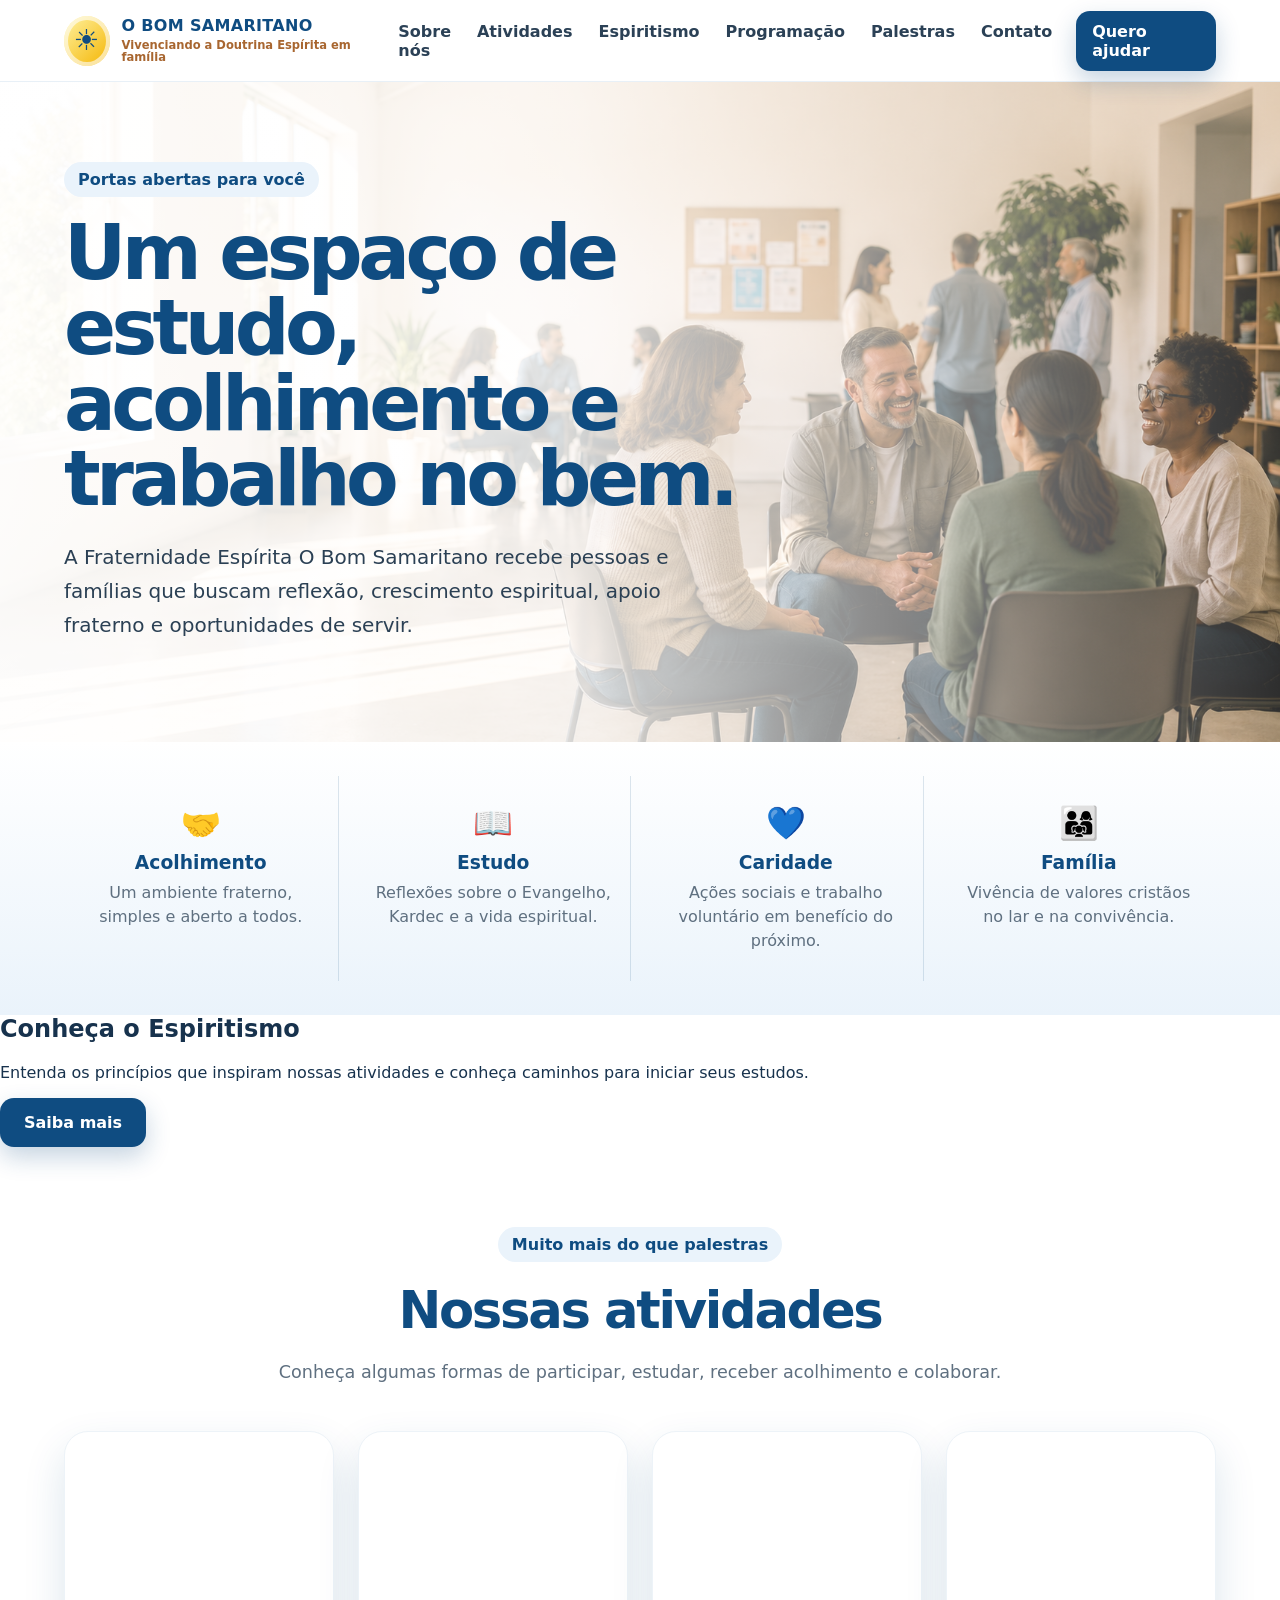
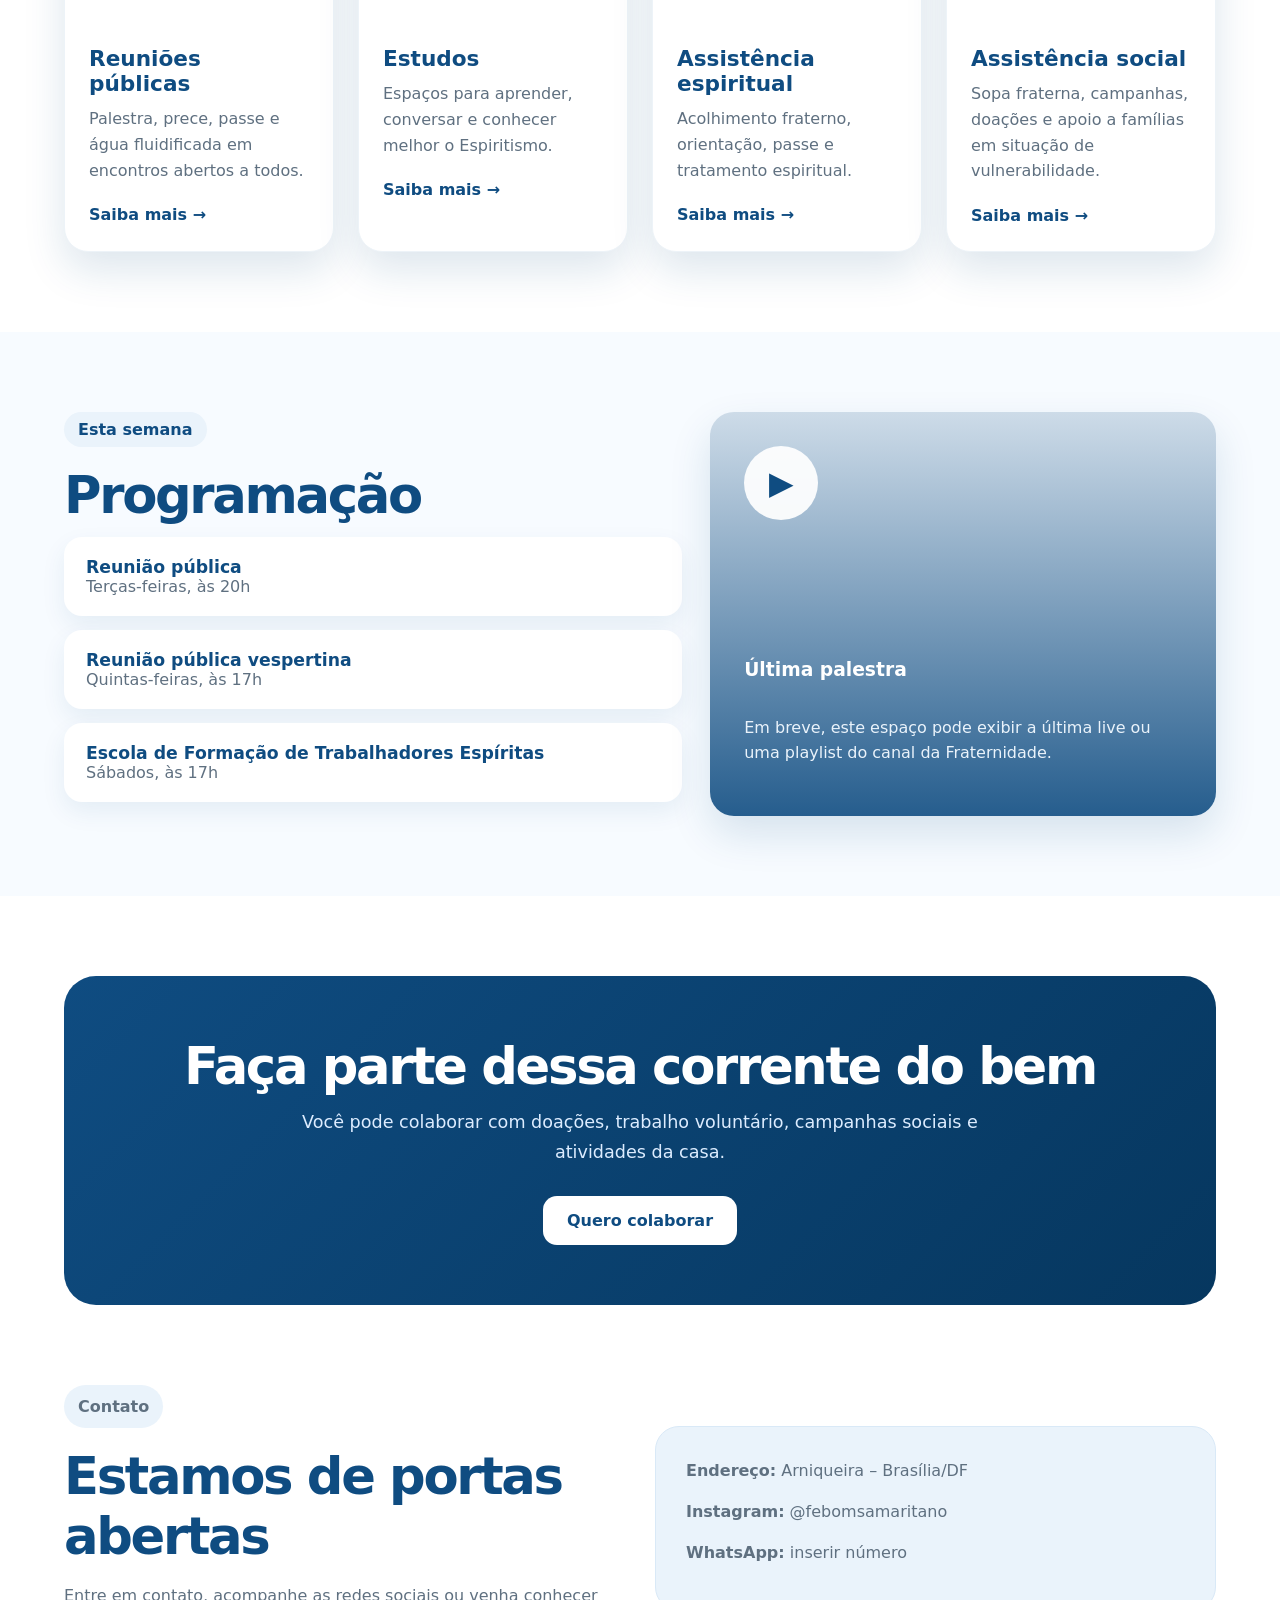
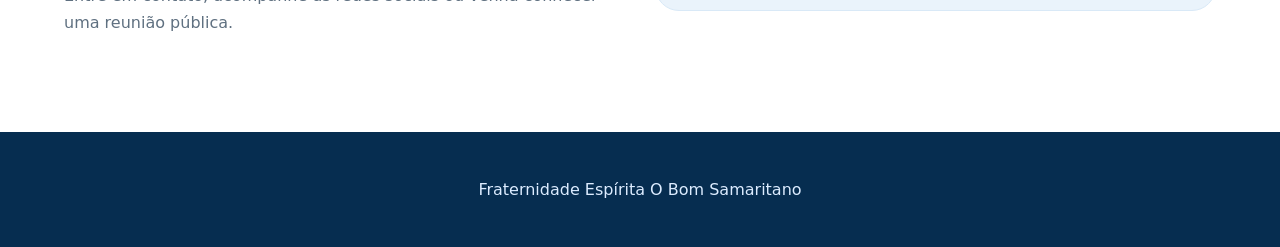
==== index.html @ 55fa8609 "Update index.html" ====
<!doctype html>
<html lang="pt-BR">
<head>
  <meta charset="utf-8">
  <meta name="viewport" content="width=device-width, initial-scale=1">
  <title>Fraternidade Espírita O Bom Samaritano</title>
  <link rel="stylesheet" href="style.css">
</head>
<body>
<header class="topbar">
  <a class="brand" href="#">
    <span class="brand-symbol">☀</span>
    <span>
      <strong>O Bom Samaritano</strong>
      <small>Vivenciando a Doutrina Espírita em família</small>
    </span>
  </a>

  <nav class="nav">
    <a href="sobre.html">Sobre nós</a>
    <a href="atividades.html">Atividades</a>
    <a href="espiritismo.html">Espiritismo</a>
    <a href="#programacao">Programação</a>
    <a href="#palestras">Palestras</a>
    <a href="#contato">Contato</a>
  </nav>

 <a class="btn small" href="colaborar.html">Quero ajudar</a>
</header>

  <style>

.spirit-home{
  background:#f8f6f1;
  padding:70px 5vw;
  text-align:center;

}

.spirit-home h2{
  color:#0b3b82;
  margin-bottom:16px;

}

.spirit-home p{
  max-width:700px;
  margin:0 auto 24px;
  color:#555;
  line-height:1.8;

}

</style>
  
<main>
  <section class="hero">
    <div class="hero-copy">
      <p class="tag">Portas abertas para você</p>
      <h1>Um espaço de estudo, acolhimento e trabalho no bem.</h1>
      <p>
        A Fraternidade Espírita O Bom Samaritano recebe pessoas e famílias que buscam
        reflexão, crescimento espiritual, apoio fraterno e oportunidades de servir.
      </p>
     
    </div>
  </section>

  <section class="values" id="sobre">
    <article><span>🤝</span><h3>Acolhimento</h3><p>Um ambiente fraterno, simples e aberto a todos.</p></article>
    <article><span>📖</span><h3>Estudo</h3><p>Reflexões sobre o Evangelho, Kardec e a vida espiritual.</p></article>
    <article><span>💙</span><h3>Caridade</h3><p>Ações sociais e trabalho voluntário em benefício do próximo.</p></article>
    <article><span>👨‍👩‍👧</span><h3>Família</h3><p>Vivência de valores cristãos no lar e na convivência.</p></article>
  </section>

<section class="highlight-section">
  <h2>Conheça o Espiritismo</h2>

  <p>
    Entenda os princípios que inspiram nossas atividades e conheça caminhos para iniciar seus estudos.
  </p>

  <a class="btn" href="espiritismo.html">
    Saiba mais
  </a>
</section>
  
  <section class="section" id="atividades">
    <div class="section-heading">
      <p class="tag">Muito mais do que palestras</p>
      <h2>Nossas atividades</h2>
      <p>Conheça algumas formas de participar, estudar, receber acolhimento e colaborar.</p>
    </div>

    <div class="cards">
      <article class="card">
        <div class="photo photo-1"></div>
        <h3>Reuniões públicas</h3>
        <p>Palestra, prece, passe e água fluidificada em encontros abertos a todos.</p>
        <a href="#">Saiba mais →</a>
      </article>

      <article class="card">
        <div class="photo photo-2"></div>
        <h3>Estudos</h3>
        <p>Espaços para aprender, conversar e conhecer melhor o Espiritismo.</p>
        <a href="#">Saiba mais →</a>
      </article>

      <article class="card">
        <div class="photo photo-3"></div>
        <h3>Assistência espiritual</h3>
        <p>Acolhimento fraterno, orientação, passe e tratamento espiritual.</p>
        <a href="#">Saiba mais →</a>
      </article>

      <article class="card">
        <div class="photo photo-4"></div>
        <h3>Assistência social</h3>
        <p>Sopa fraterna, campanhas, doações e apoio a famílias em situação de vulnerabilidade.</p>
        <a href="#">Saiba mais →</a>
      </article>
    </div>
  </section>

  <section class="section split" id="programacao">
    <div>
      <p class="tag">Esta semana</p>
      <h2>Programação</h2>
      <div class="event">
        <strong>Reunião pública</strong>
        <span>Terças-feiras, às 20h</span>
      </div>
      <div class="event">
        <strong>Reunião pública vespertina</strong>
        <span>Quintas-feiras, às 17h</span>
      </div>
      <div class="event">
        <strong>Escola de Formação de Trabalhadores Espíritas</strong>
        <span>Sábados, às 17h</span>
      </div>
    </div>

    <div class="video" id="palestras">
      <div class="play">▶</div>
      <h3>Última palestra</h3>
      <p>Em breve, este espaço pode exibir a última live ou uma playlist do canal da Fraternidade.</p>
    </div>
  </section>

  <section class="cta" id="ajudar">
    <h2>Faça parte dessa corrente do bem</h2>
    <p>Você pode colaborar com doações, trabalho voluntário, campanhas sociais e atividades da casa.</p>
    <a class="btn light" href="#contato">Quero colaborar</a>
  </section>

  <section class="section contact" id="contato">
    <div>
      <p class="tag">Contato</p>
      <h2>Estamos de portas abertas</h2>
      <p>Entre em contato, acompanhe as redes sociais ou venha conhecer uma reunião pública.</p>
    </div>
    <div class="contact-box">
      <p><strong>Endereço:</strong> Arniqueira – Brasília/DF</p>
      <p><strong>Instagram:</strong> @febomsamaritano</p>
      <p><strong>WhatsApp:</strong> inserir número</p>
    </div>
  </section>
</main>

<footer>
  <p>Fraternidade Espírita O Bom Samaritano</p>
</footer>
</body>
</html>
---- style.css ----
:root{
  --blue:#0f4c81;
  --blue2:#1668a8;
  --light:#eaf3fb;
  --soft:#f7fbff;
  --gold:#f4b400;
  --text:#17324d;
  --muted:#5f7080;
  --white:#fff;
  --radius:24px;
  --shadow:0 18px 42px rgba(15,76,129,.14);
}

*{box-sizing:border-box}
html{scroll-behavior:smooth}
body{
  margin:0;
  font-family:system-ui,-apple-system,BlinkMacSystemFont,"Segoe UI",sans-serif;
  color:var(--text);
  background:var(--white);
}
a{text-decoration:none;color:inherit}

.topbar{
  position:sticky;
  top:0;
  z-index:10;
  height:82px;
  display:flex;
  align-items:center;
  justify-content:space-between;
  gap:24px;
  padding:0 5vw;
  background:rgba(255,255,255,.94);
  backdrop-filter:blur(10px);
  border-bottom:1px solid #e8f0f7;
}

.brand{
  display:flex;
  align-items:center;
  gap:12px;
  color:var(--blue);
  line-height:1.05;
}
.brand-symbol{
  width:50px;
  height:50px;
  border-radius:50%;
  display:grid;
  place-items:center;
  background:linear-gradient(135deg,#fff3a3,var(--gold));
  color:var(--blue);
  font-size:1.8rem;
  box-shadow:inset 0 0 0 4px rgba(255,255,255,.6);
}
.brand strong{text-transform:uppercase;letter-spacing:.02em}
.brand small{display:block;color:#a86630;font-weight:700;font-size:.72rem;margin-top:4px}

.nav{display:flex;gap:26px;font-weight:700;color:#2b4156}
.nav a:hover{color:var(--blue)}

.btn{
  display:inline-flex;
  align-items:center;
  justify-content:center;
  border-radius:14px;
  padding:15px 24px;
  background:var(--blue);
  color:white;
  font-weight:800;
  box-shadow:0 10px 24px rgba(15,76,129,.24);
}
.btn.small{padding:11px 16px}
.btn.ghost{background:white;color:var(--blue);box-shadow:none;border:1px solid #d7e6f4}
.btn.light{background:white;color:var(--blue);box-shadow:none}

.hero{
  min-height:650px;
  display:flex;
  align-items:center;
  padding:80px 5vw;
  background:
    linear-gradient(90deg,rgba(255,255,255,.96),rgba(255,255,255,.82) 45%,rgba(255,255,255,.18)),
    url("images/hero-principal.png") center/cover;
}
.hero-copy{max-width:680px}
.tag{
  display:inline-flex;
  padding:8px 14px;
  border-radius:999px;
  background:var(--light);
  color:var(--blue);
  font-weight:900;
  margin:0 0 18px;
}
h1,h2,h3{margin-top:0}
h1{
  font-size:clamp(2.8rem,6vw,5.6rem);
  line-height:.98;
  letter-spacing:-.06em;
  color:var(--blue);
  margin-bottom:24px;
}
.hero p:not(.tag){
  font-size:1.25rem;
  line-height:1.7;
  color:#2b4054;
}
.hero-actions{display:flex;gap:14px;flex-wrap:wrap;margin-top:30px}

.values{
  display:grid;
  grid-template-columns:repeat(4,1fr);
  gap:18px;
  padding:34px 5vw;
  background:linear-gradient(180deg,#fff,var(--light));
}
.values article{
  text-align:center;
  padding:28px 18px;
  border-right:1px solid rgba(15,76,129,.14);
}
.values article:last-child{border-right:0}
.values span{font-size:2rem}
.values h3{color:var(--blue);margin:10px 0 8px}
.values p{margin:0;color:var(--muted);line-height:1.5}

.section{padding:80px 5vw}
.section-heading{text-align:center;max-width:760px;margin:0 auto 44px}
.section-heading h2,.split h2,.contact h2,.cta h2{
  color:var(--blue);
  font-size:clamp(2.1rem,4vw,3.2rem);
  letter-spacing:-.045em;
  margin-bottom:12px;
}
.section-heading p:not(.tag){color:var(--muted);line-height:1.7;font-size:1.1rem}

.cards{
  display:grid;
  grid-template-columns:repeat(4,1fr);
  gap:24px;
}
.card{
  background:white;
  border-radius:var(--radius);
  overflow:hidden;
  box-shadow:var(--shadow);
  border:1px solid #edf3f8;
}
.photo{
  height:190px;
  background:center/cover;
}
.photo-1{background-image:url("https://images.unsplash.com/photo-1517048676732-d65bc937f952?auto=format&fit=crop&w=900&q=80")}
.photo-2{background-image:url("https://images.unsplash.com/photo-1517486808906-6ca8b3f04846?auto=format&fit=crop&w=900&q=80")}
.photo-3{background-image:url("https://images.unsplash.com/photo-1521791055366-0d553872125f?auto=format&fit=crop&w=900&q=80")}
.photo-4{background-image:url("https://images.unsplash.com/photo-1593113598332-cd288d649433?auto=format&fit=crop&w=900&q=80")}
.card h3{color:var(--blue);font-size:1.35rem;margin:24px 24px 10px}
.card p{color:var(--muted);line-height:1.6;margin:0 24px 22px}
.card a{display:inline-block;color:var(--blue);font-weight:900;margin:0 24px 26px}

.split{
  display:grid;
  grid-template-columns:1.1fr .9fr;
  gap:28px;
  background:var(--soft);
}
.event{
  background:white;
  padding:20px 22px;
  border-radius:18px;
  margin-bottom:14px;
  box-shadow:0 10px 24px rgba(15,76,129,.08);
}
.event strong{display:block;color:var(--blue);font-size:1.08rem}
.event span{color:var(--muted)}

.video{
  min-height:360px;
  border-radius:var(--radius);
  padding:34px;
  color:white;
  background:
    linear-gradient(180deg,rgba(15,76,129,.18),rgba(15,76,129,.9)),
    url("https://images.unsplash.com/photo-1522202176988-66273c2fd55f?auto=format&fit=crop&w=900&q=80") center/cover;
  display:flex;
  flex-direction:column;
  justify-content:flex-end;
  box-shadow:var(--shadow);
}
.play{
  width:74px;
  height:74px;
  border-radius:50%;
  background:rgba(255,255,255,.92);
  color:var(--blue);
  display:grid;
  place-items:center;
  font-size:2rem;
  margin-bottom:auto;
}
.video p{line-height:1.6;color:#eaf3fb}

.cta{
  margin:80px 5vw 0;
  border-radius:32px;
  padding:60px 8vw;
  background:linear-gradient(135deg,var(--blue),#06375f);
  color:white;
  text-align:center;
}
.cta h2{color:white}
.cta p{max-width:680px;margin:0 auto 28px;color:#dcecff;line-height:1.7;font-size:1.1rem}

.contact{
  display:grid;
  grid-template-columns:1fr 1fr;
  gap:30px;
  align-items:center;
}
.contact p{color:var(--muted);line-height:1.7}
.contact-box{
  background:var(--light);
  border-radius:var(--radius);
  padding:30px;
  border:1px solid #d9e9f7;
}
.contact-box p{margin:0 0 14px}

footer{
  padding:32px 5vw;
  background:#062d50;
  color:#dcecff;
  text-align:center;
}

@media(max-width:980px){
  .nav{display:none}
  .values,.cards,.split,.contact{grid-template-columns:1fr}
  .values article{border-right:0;border-bottom:1px solid rgba(15,76,129,.14)}
  .hero{min-height:560px}
}

@media(max-width:620px){
  .topbar{height:auto;min-height:76px;padding:12px 5vw}
  .brand small{display:none}
  .btn.small{display:none}
  .hero{padding:58px 5vw}
  .hero-actions{flex-direction:column}
}
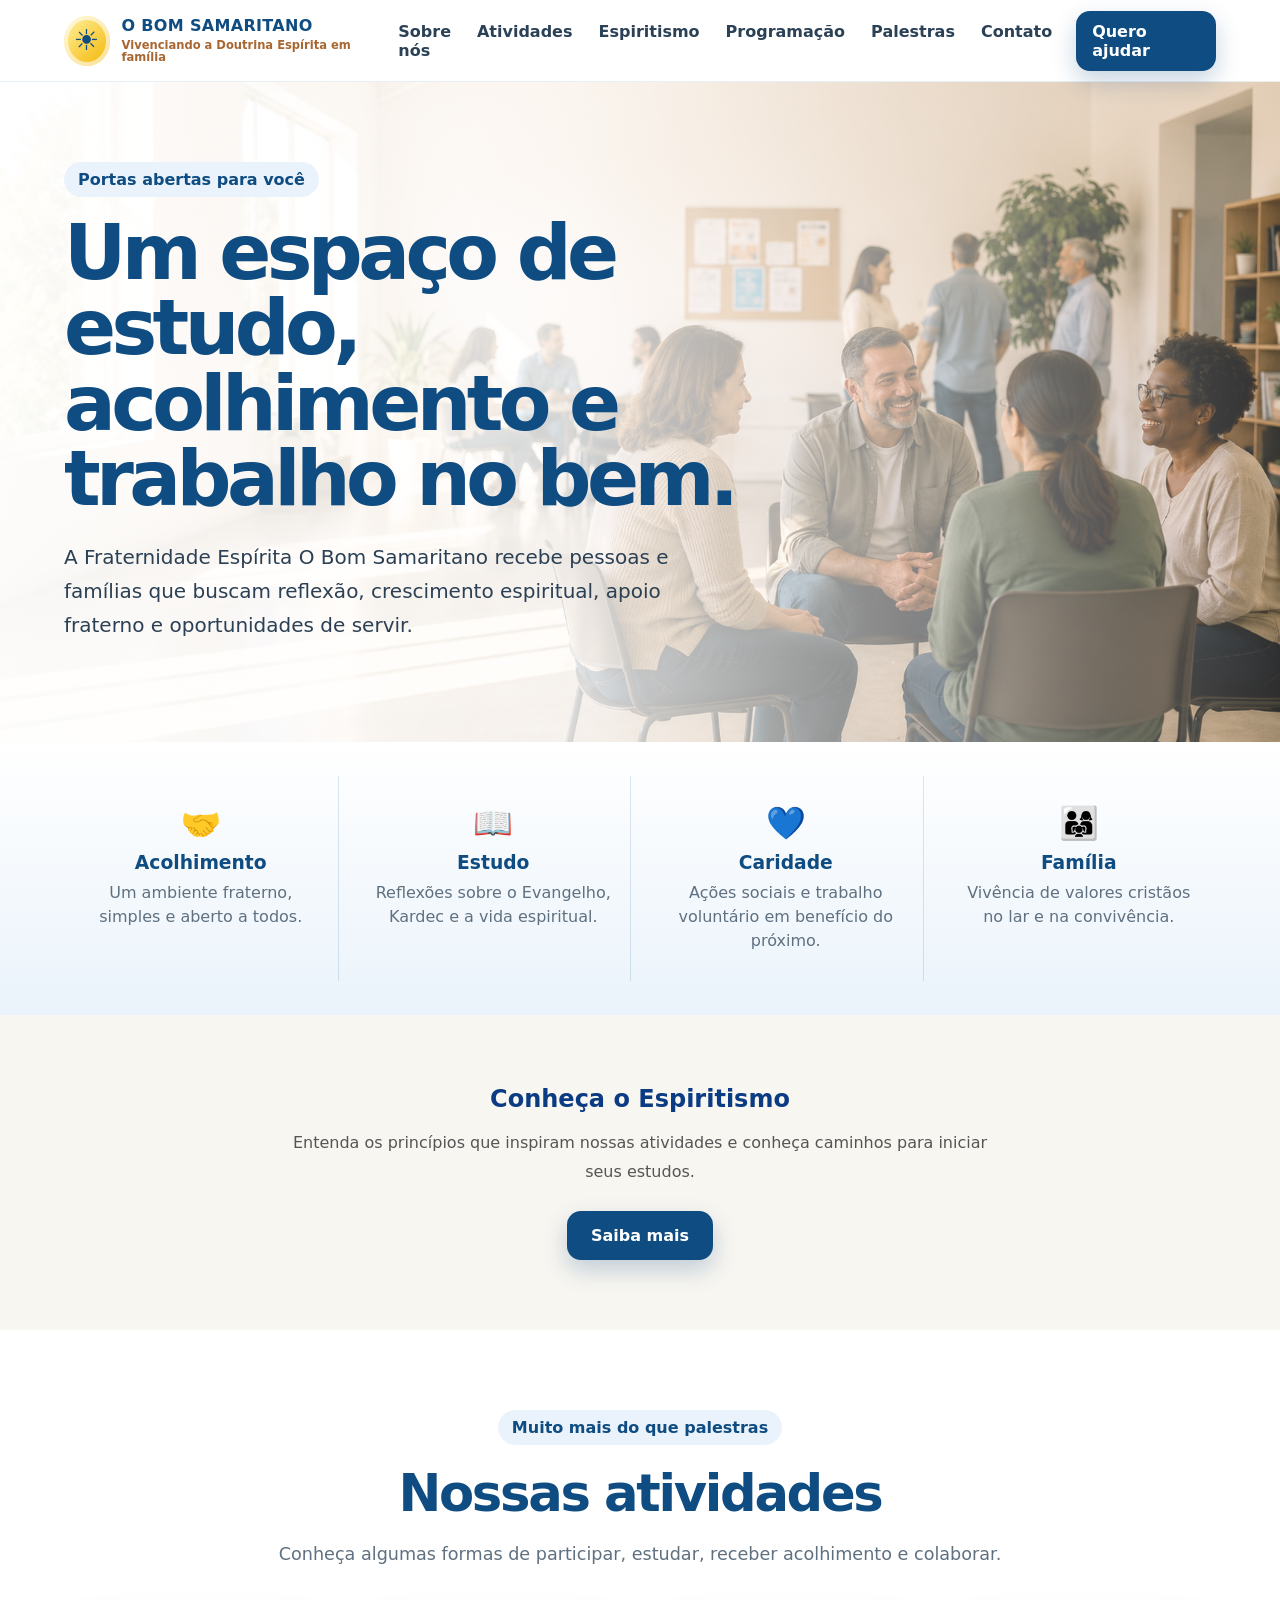
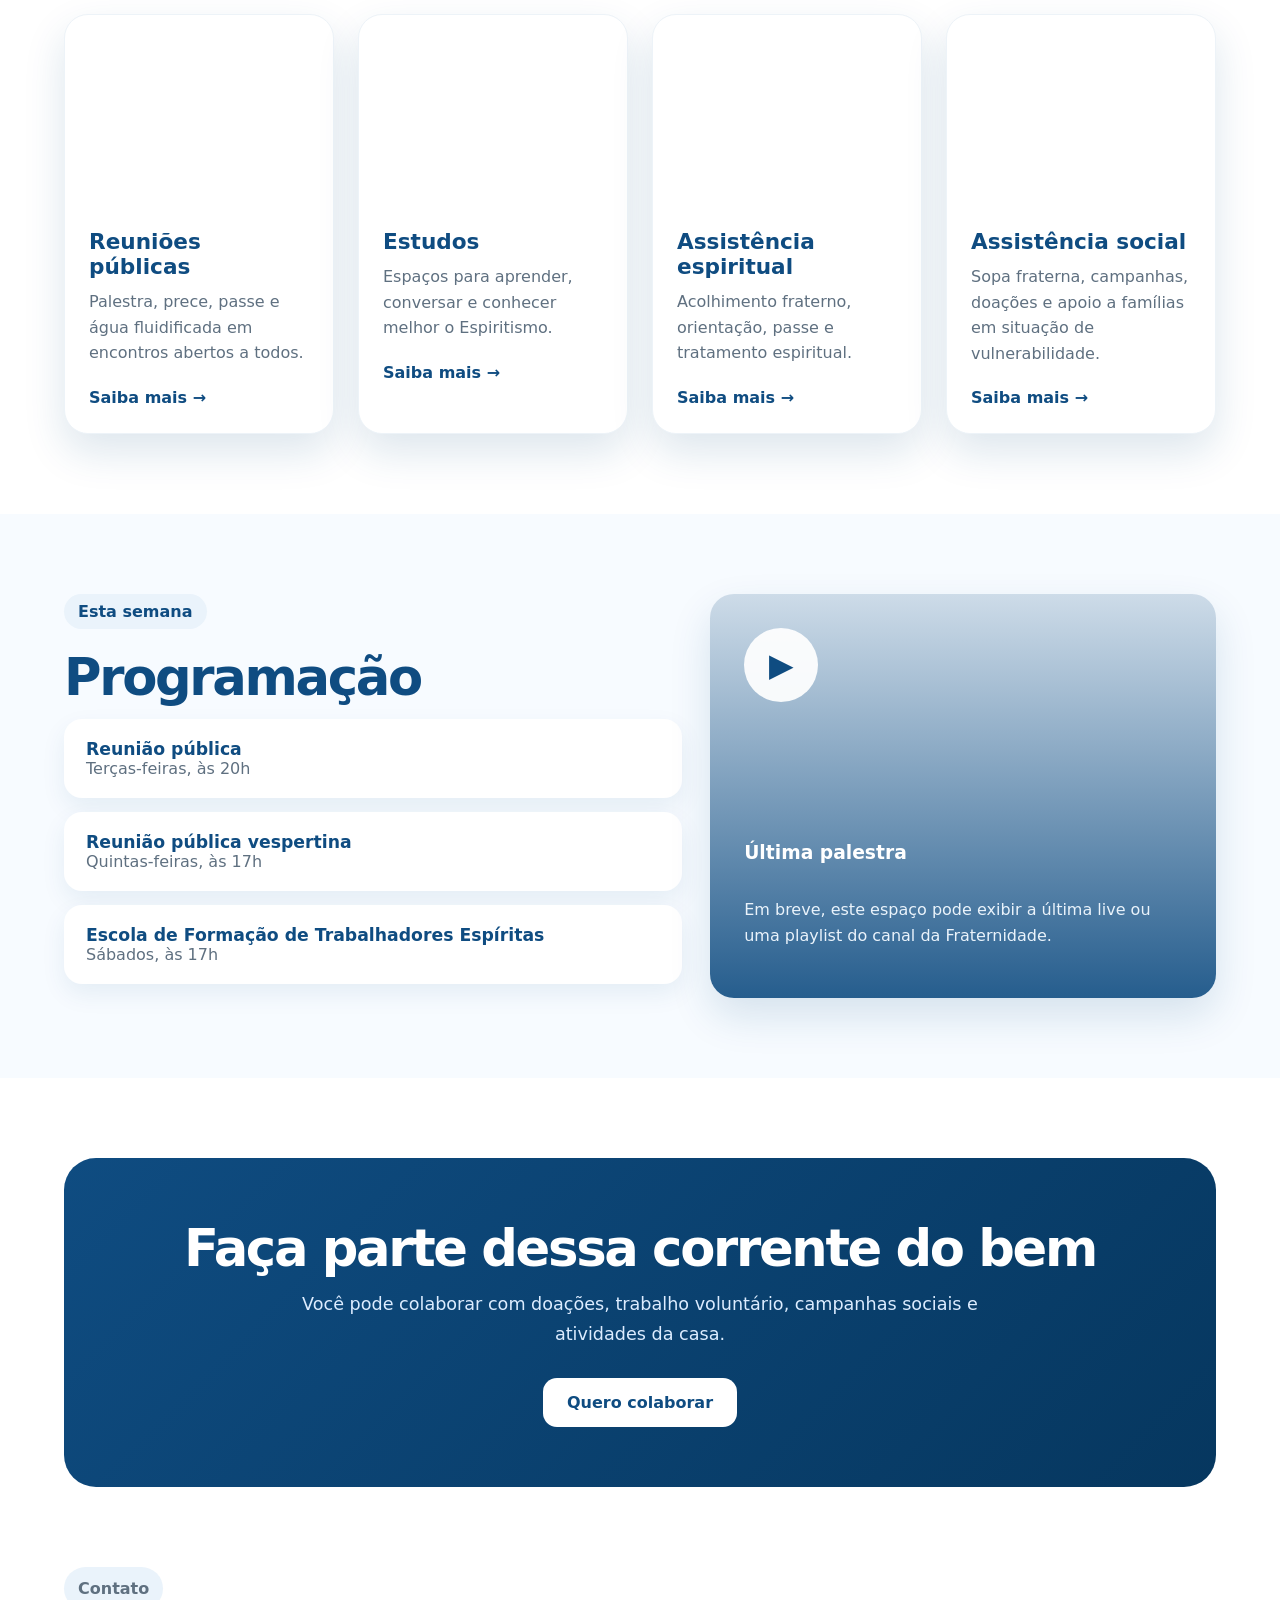
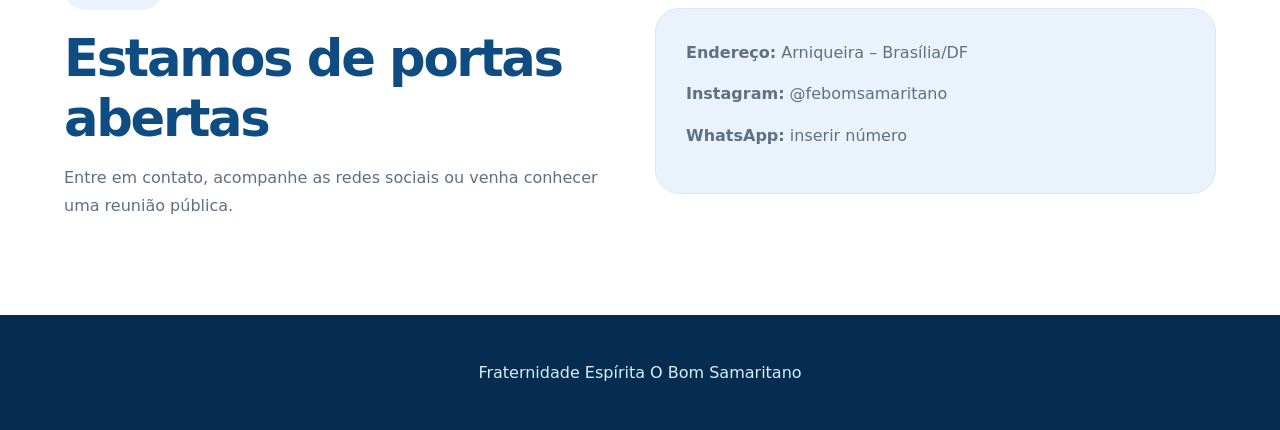
==== commit fb4569e3: "Update index.html" ====
--- a/index.html
+++ b/index.html
@@ -73,16 +73,15 @@
     <article><span>👨‍👩‍👧</span><h3>Família</h3><p>Vivência de valores cristãos no lar e na convivência.</p></article>
   </section>
 
-<section class="highlight-section">
+<section class="spirit-home">
   <h2>Conheça o Espiritismo</h2>
 
   <p>
     Entenda os princípios que inspiram nossas atividades e conheça caminhos para iniciar seus estudos.
   </p>
 
-  <a class="btn" href="espiritismo.html">
-    Saiba mais
-  </a>
+  <a class="btn" href="espiritismo.html">Saiba mais</a>
+
 </section>
   
   <section class="section" id="atividades">
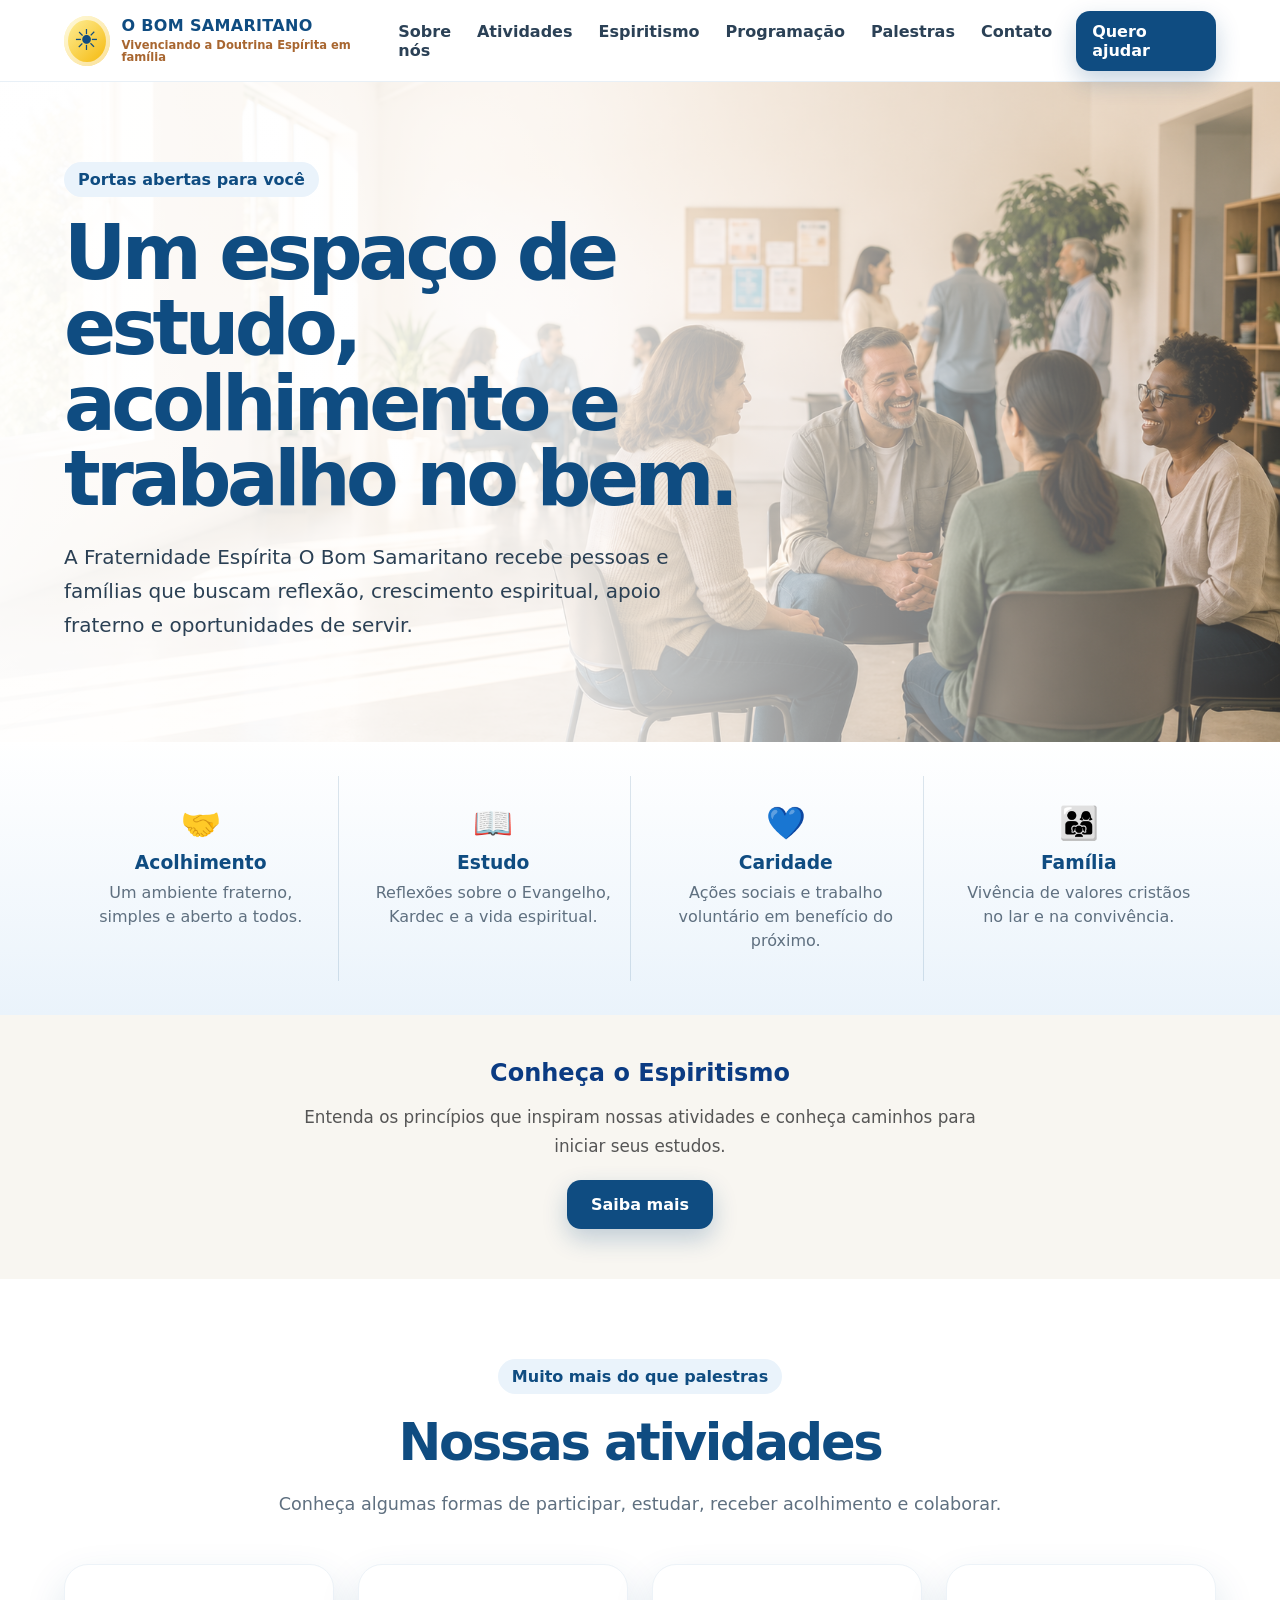
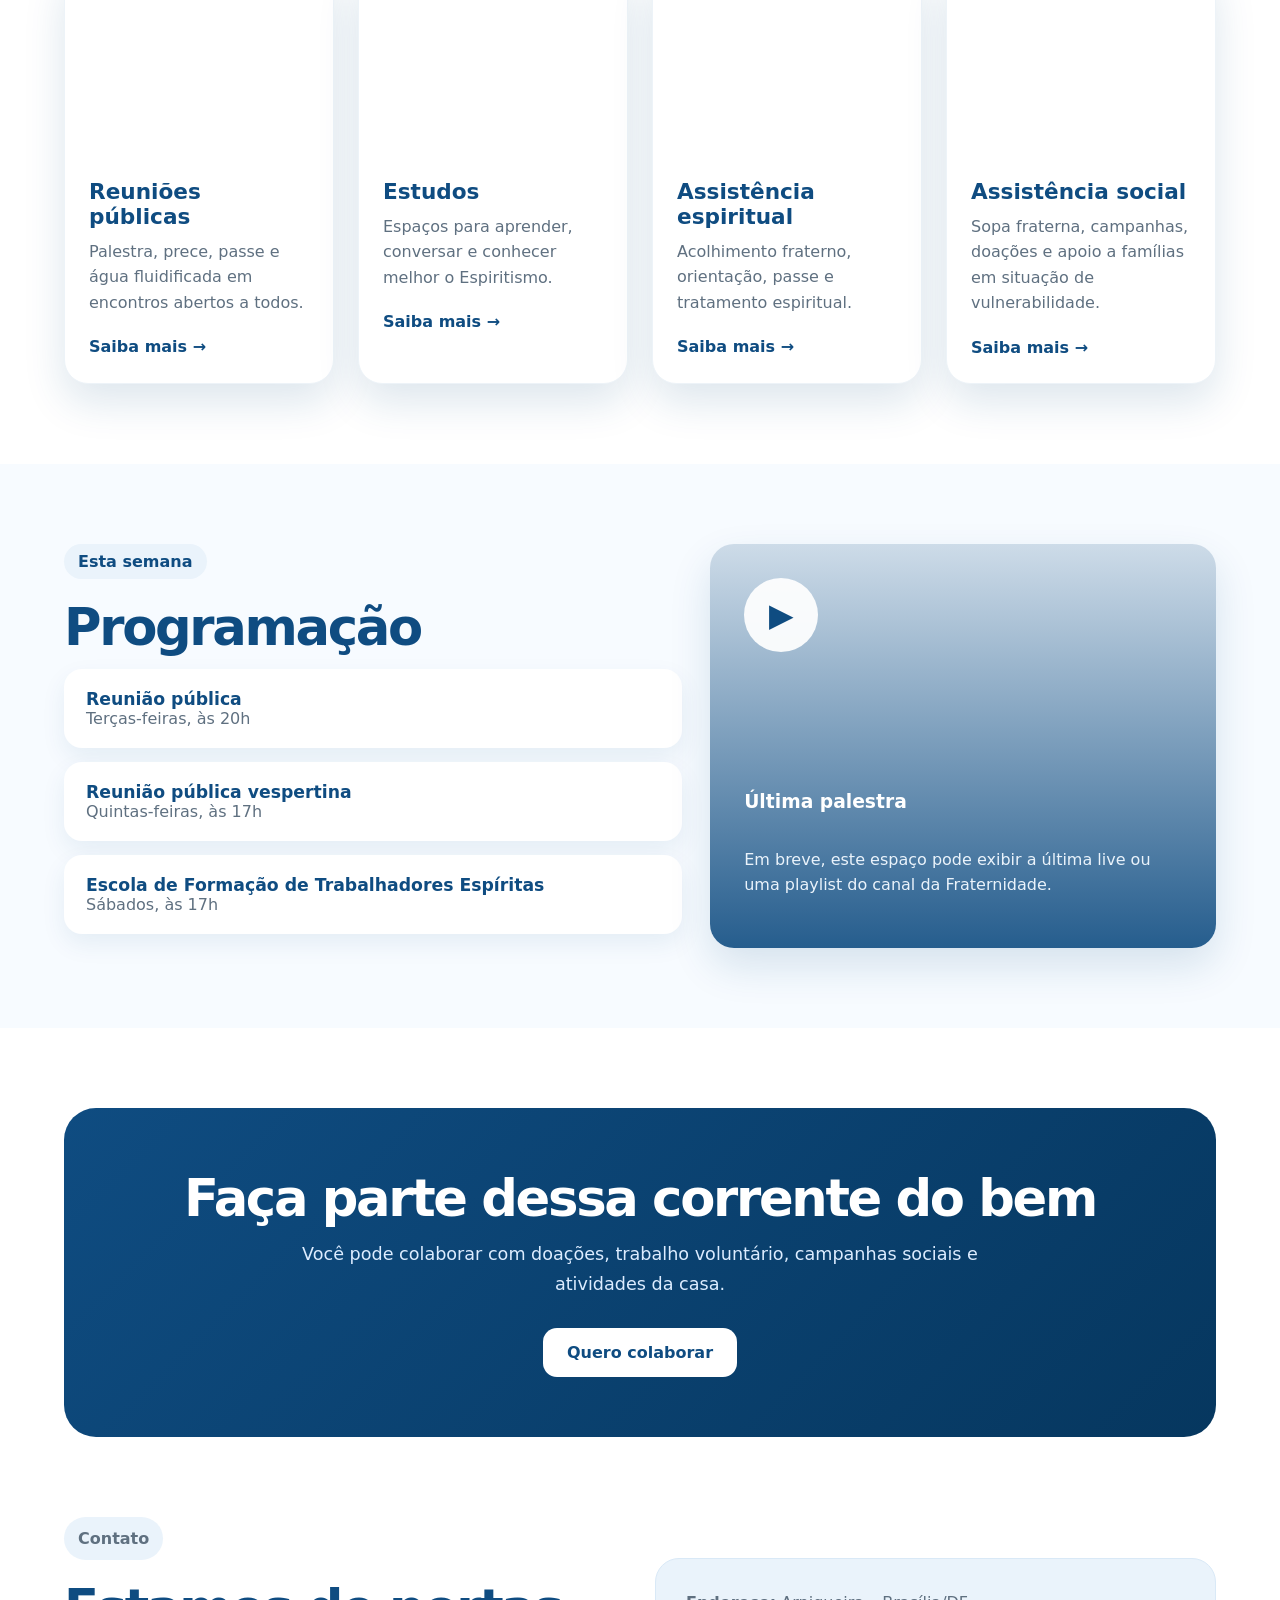
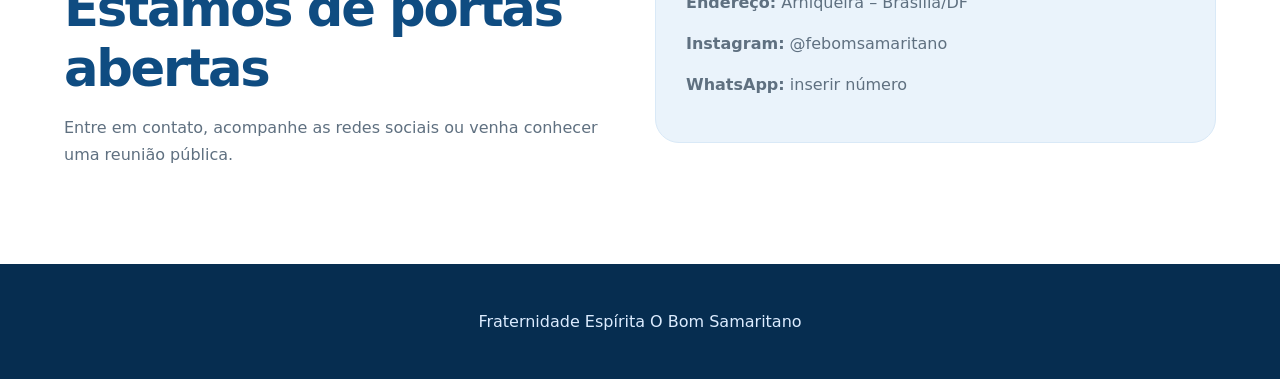
==== commit d0df8cfe: "Update index.html" ====
--- a/index.html
+++ b/index.html
@@ -32,9 +32,8 @@
 
 .spirit-home{
   background:#f8f6f1;
-  padding:70px 5vw;
+  padding:44px 5vw 50px;
   text-align:center;
-
 }
 
 .spirit-home h2{
@@ -44,10 +43,11 @@
 }
 
 .spirit-home p{
-  max-width:700px;
-  margin:0 auto 24px;
+  max-width:680px;
+  margin:0 auto 20px;
   color:#555;
-  line-height:1.8;
+  line-height:1.7;
+  font-size:1.05rem;
 
 }
 
